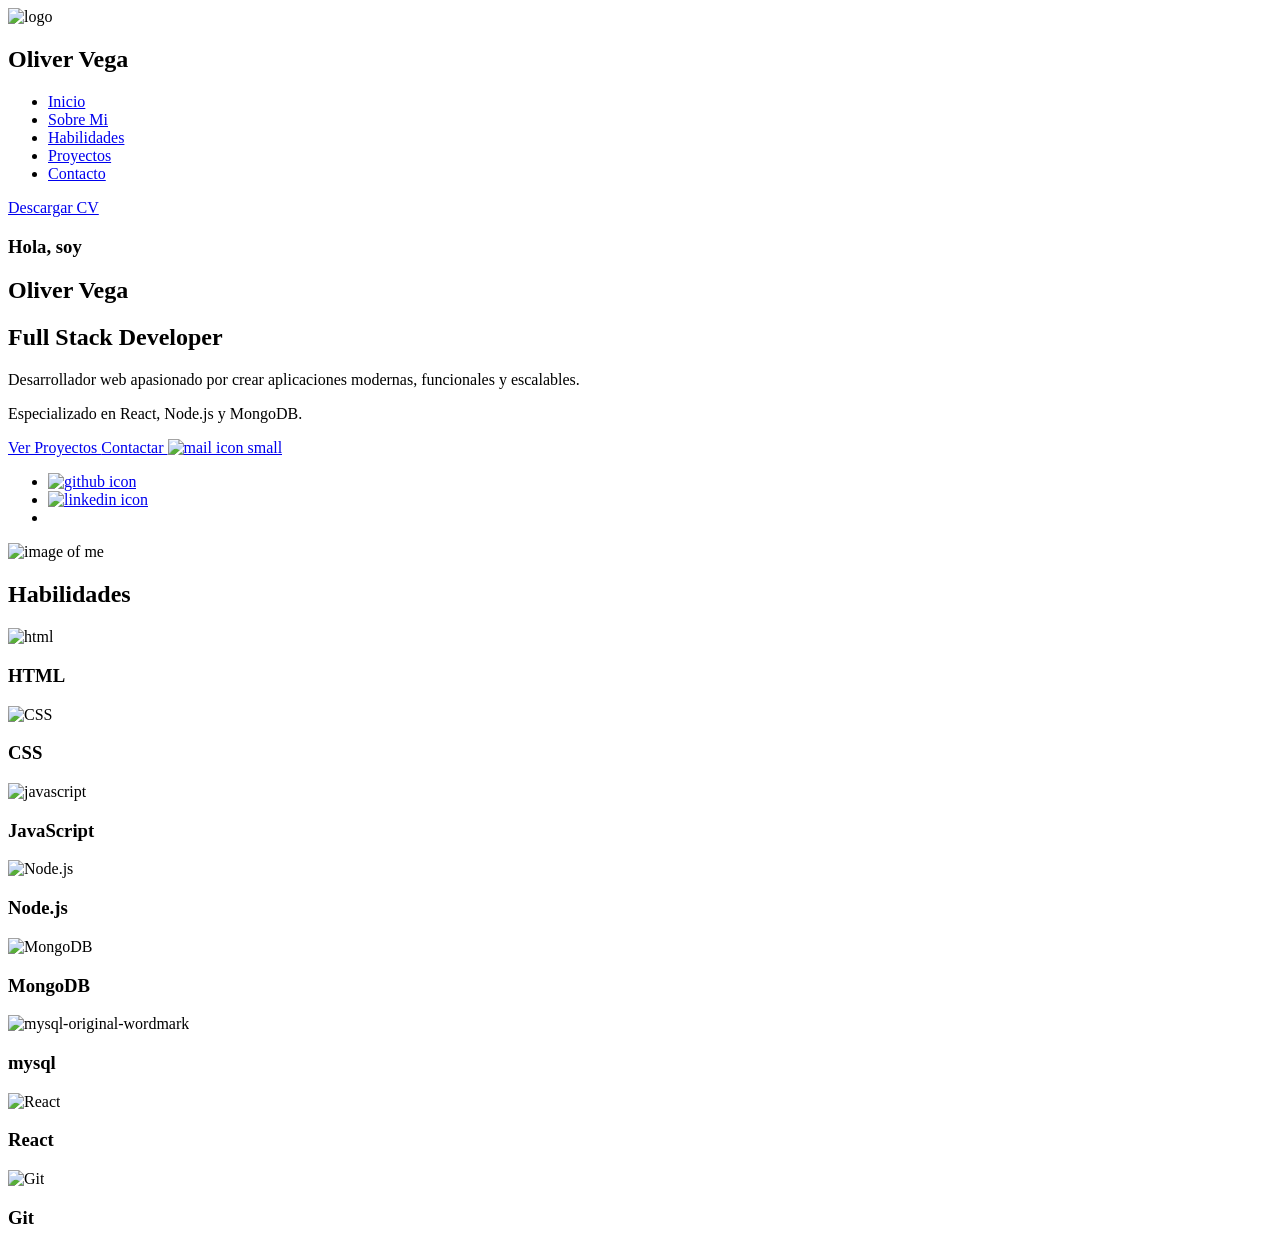
==== indext.html @ 339ef208 "creating HTML" ====
<!doctype html>
<html lang="en">
  <head>
    <meta charset="UTF-8" />
    <meta name="viewport" content="width=device-width, initial-scale=1.0" />
    <title>Document</title>
    <link rel="stylesheet" href="/style/style.css" />
  </head>
  <body>
    <header>
      <section class="header container">
        <div class="container-logo">
          <img src="images/logo.jpg" alt="logo" class="logo" />
          <h2>Oliver Vega</h2>
        </div>
        <nav class="nav-bar">
          <ul>
            <li>
              <a href="#">Inicio</a>
            </li>
            <li>
              <a href="#">Sobre Mi</a>
            </li>
            <li>
              <a href="#">Habilidades</a>
            </li>
            <li>
              <a href="#">Proyectos</a>
            </li>
            <li>
              <a href="#">Contacto</a>
            </li>
          </ul>
        </nav>
        <a href="#" class="button button-small">Descargar CV</a>
      </section>
    </header>
    <main>
      <section class="hero container">
        <div class="hero-content">
          <h3>Hola, soy</h3>
          <h1>Oliver Vega</h1>
          <h2>
            Full Stack
            <span>Developer</span>
          </h2>
          <p>
            Desarrollador web apasionado por crear aplicaciones modernas,
            funcionales y escalables.
          </p>
          <p>Especializado en React, Node.js y MongoDB.</p>
          <div class="hero-buttons">
            <a href="#proyects" class=" button button-primary"> Ver Proyectos </a>
            <a href="#contact" class="button"> Contactar 
              <img src="images/icons/mail2.svg" alt="mail icon small">
            </a>
          </div>
          <ul class="social-media">
            <li>
                <a href="#">
                    <img src="images/icons/github.svg" alt="github icon">
                </a>
            </li>
            <li>
                <a href="#">
                    <img src="images/icons/linkedin-original.svg" alt="linkedin icon">
                </a>
            </li>
            <li>
                <a href="#">
                    <img src="images/icons/mail.svg" alt="">
                </a>
            </li>
          </ul>
        </div>
        <div class="hero-image">
        <img src="images/formal.jpg" alt="image of me" />
        </div>
      </section>

      <section class="skills container">
  <h2>Habilidades</h2>

  <div class="skills-grid">

     <article class="skill-card">
      <img src="images/icons/html5-original.svg" alt="html">
      <h3>HTML</h3>
    </article>

    <article class="skill-card">
      <img src="images/icons/css3-original.svg" alt="CSS">
      <h3>CSS</h3>
    </article>

    <article class="skill-card">
      <img src="images/icons/javascript-original.svg" alt="javascript">
      <h3>JavaScript</h3>
    </article>

    <article class="skill-card">
      <img src="images/icons/nodejs-original.svg" alt="Node.js">
      <h3>Node.js</h3>
    </article>


    <article class="skill-card">
      <img src="images/icons/mongodb-original.svg" alt="MongoDB">
      <h3>MongoDB</h3>
    </article>

    <article class="skill-card">
      <img src="images/icons/mysql-original-wordmark.svg" alt="mysql-original-wordmark">
      <h3>mysql</h3>
    </article>

     <article class="skill-card">
      <img src="images/icons/react-original.svg" alt="React">
      <h3>React</h3>
    </article>

    <article class="skill-card">
      <img src="images/icons/git-plain.svg" alt="Git">
      <h3>Git</h3>
    </article>

  </div>

</section>

    </main>
  </body>
</html>
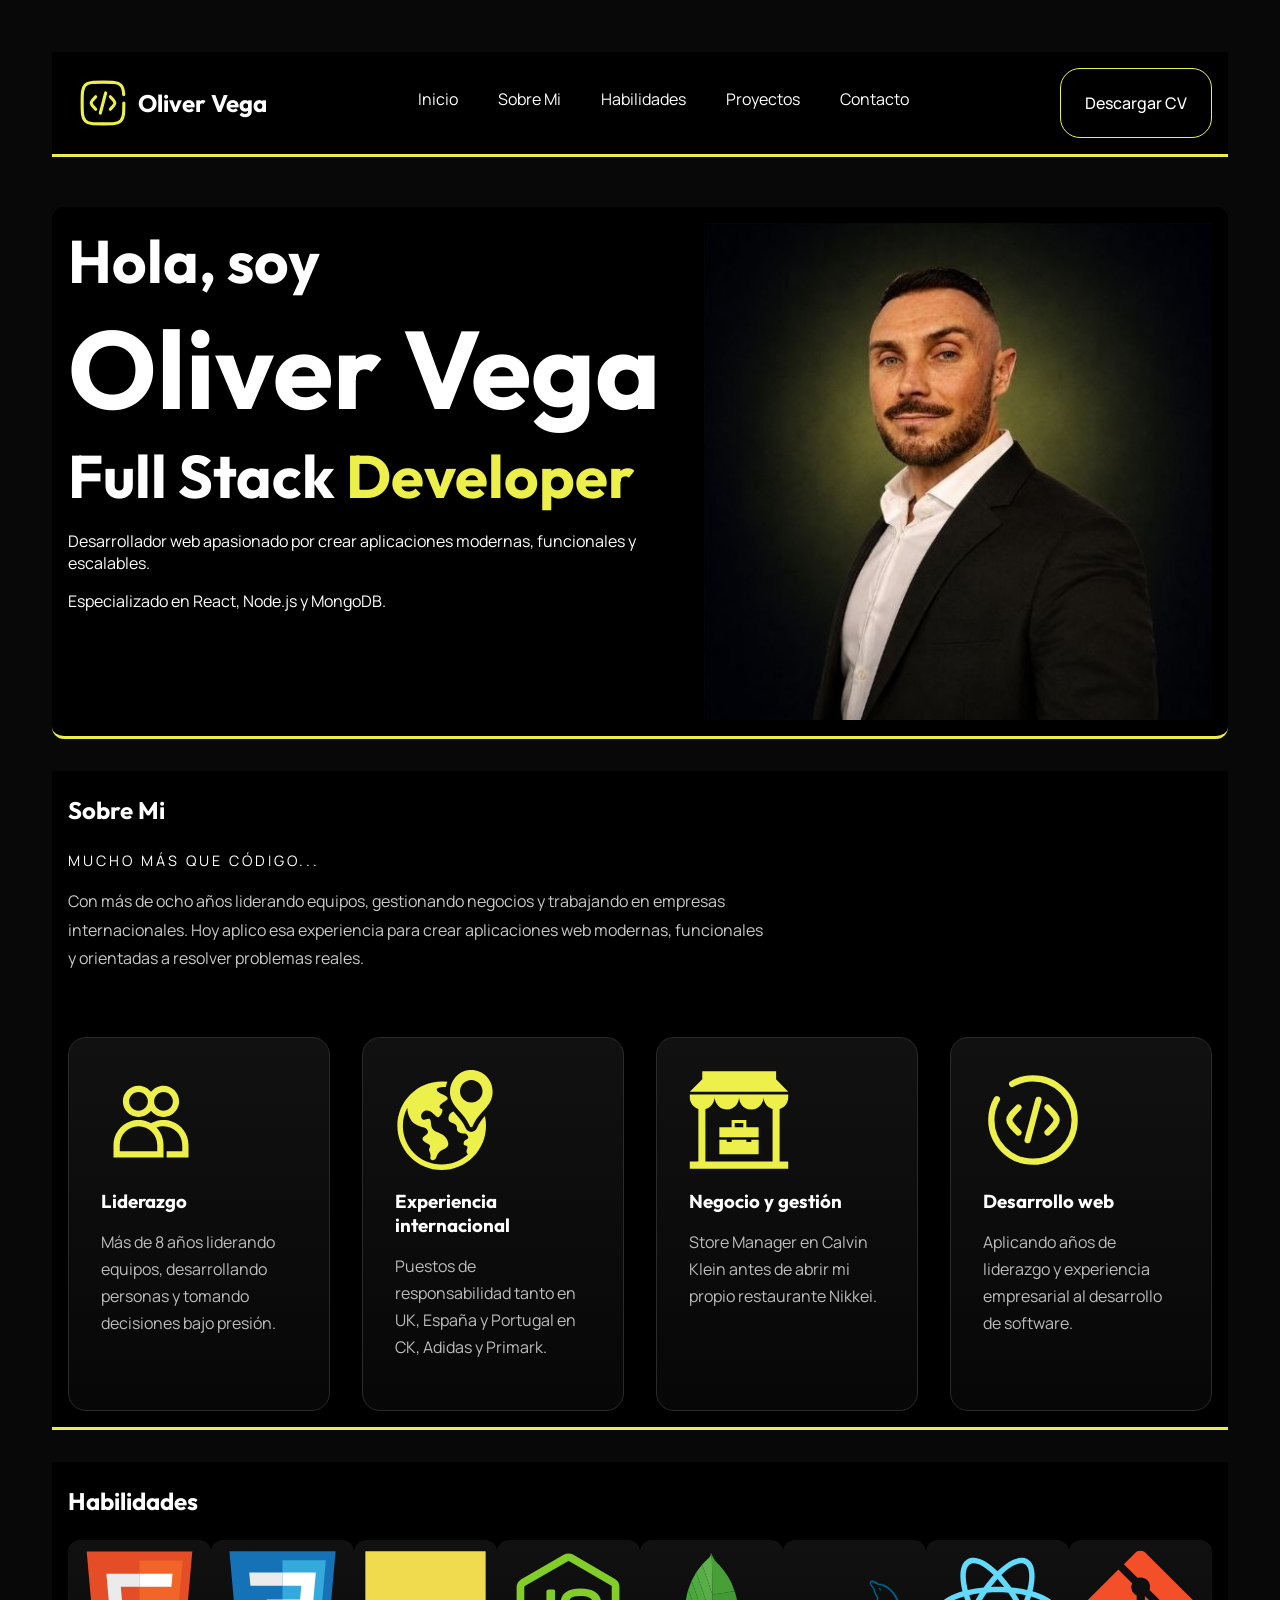
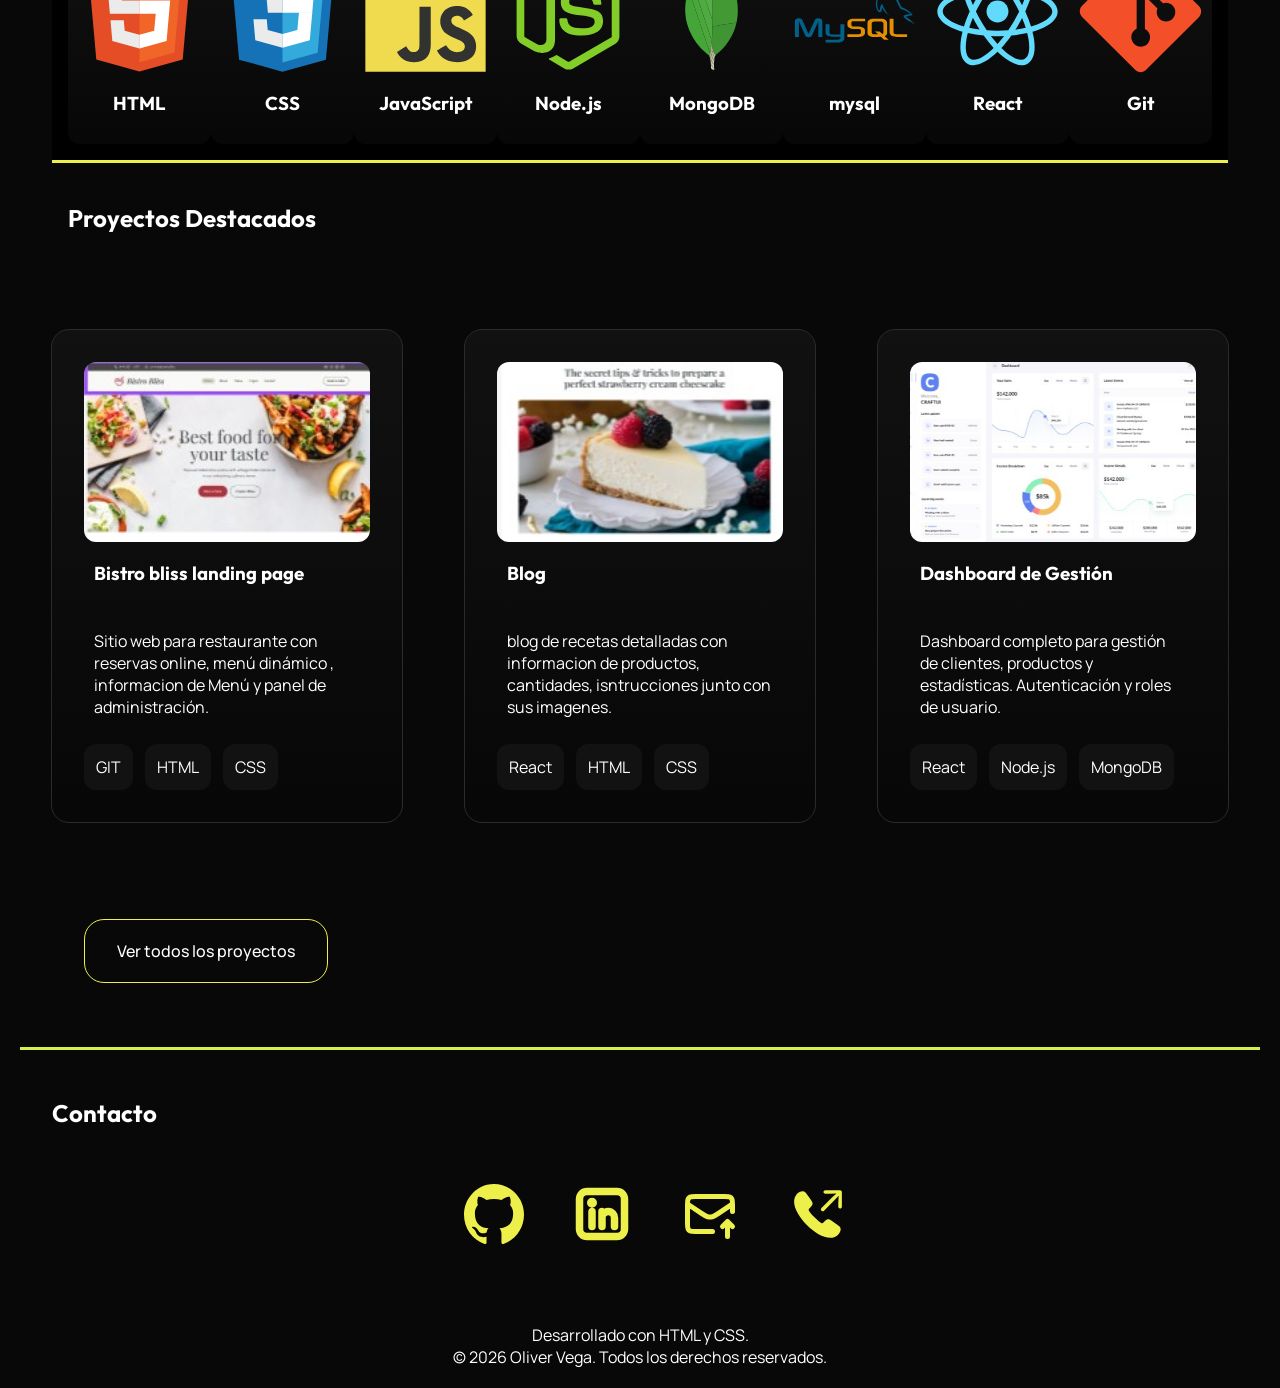
==== commit 02f99aaa: "Add about me, projects and footer sections, CSS variables and new images Co-Authored-By: Claude Opus" ====
--- a/indext.html
+++ b/indext.html
@@ -1,133 +1,307 @@
-<!doctype html>
-<html lang="en">
-  <head>
-    <meta charset="UTF-8" />
-    <meta name="viewport" content="width=device-width, initial-scale=1.0" />
-    <title>Document</title>
-    <link rel="stylesheet" href="/style/style.css" />
-  </head>
-  <body>
-    <header>
-      <section class="header container">
-        <div class="container-logo">
-          <img src="images/logo.jpg" alt="logo" class="logo" />
-          <h2>Oliver Vega</h2>
-        </div>
-        <nav class="nav-bar">
-          <ul>
-            <li>
-              <a href="#">Inicio</a>
-            </li>
-            <li>
-              <a href="#">Sobre Mi</a>
-            </li>
-            <li>
-              <a href="#">Habilidades</a>
-            </li>
-            <li>
-              <a href="#">Proyectos</a>
-            </li>
-            <li>
-              <a href="#">Contacto</a>
-            </li>
-          </ul>
-        </nav>
-        <a href="#" class="button button-small">Descargar CV</a>
-      </section>
-    </header>
-    <main>
-      <section class="hero container">
-        <div class="hero-content">
-          <h3>Hola, soy</h3>
-          <h1>Oliver Vega</h1>
-          <h2>
-            Full Stack
-            <span>Developer</span>
-          </h2>
-          <p>
-            Desarrollador web apasionado por crear aplicaciones modernas,
-            funcionales y escalables.
-          </p>
-          <p>Especializado en React, Node.js y MongoDB.</p>
-          <div class="hero-buttons">
-            <a href="#proyects" class=" button button-primary"> Ver Proyectos </a>
-            <a href="#contact" class="button"> Contactar 
-              <img src="images/icons/mail2.svg" alt="mail icon small">
-            </a>
-          </div>
-          <ul class="social-media">
-            <li>
-                <a href="#">
-                    <img src="images/icons/github.svg" alt="github icon">
-                </a>
-            </li>
-            <li>
-                <a href="#">
-                    <img src="images/icons/linkedin-original.svg" alt="linkedin icon">
-                </a>
-            </li>
-            <li>
-                <a href="#">
-                    <img src="images/icons/mail.svg" alt="">
-                </a>
-            </li>
-          </ul>
-        </div>
-        <div class="hero-image">
-        <img src="images/formal.jpg" alt="image of me" />
-        </div>
-      </section>
-
-      <section class="skills container">
-  <h2>Habilidades</h2>
-
-  <div class="skills-grid">
-
-     <article class="skill-card">
-      <img src="images/icons/html5-original.svg" alt="html">
-      <h3>HTML</h3>
-    </article>
-
-    <article class="skill-card">
-      <img src="images/icons/css3-original.svg" alt="CSS">
-      <h3>CSS</h3>
-    </article>
-
-    <article class="skill-card">
-      <img src="images/icons/javascript-original.svg" alt="javascript">
-      <h3>JavaScript</h3>
-    </article>
-
-    <article class="skill-card">
-      <img src="images/icons/nodejs-original.svg" alt="Node.js">
-      <h3>Node.js</h3>
-    </article>
-
-
-    <article class="skill-card">
-      <img src="images/icons/mongodb-original.svg" alt="MongoDB">
-      <h3>MongoDB</h3>
-    </article>
-
-    <article class="skill-card">
-      <img src="images/icons/mysql-original-wordmark.svg" alt="mysql-original-wordmark">
-      <h3>mysql</h3>
-    </article>
-
-     <article class="skill-card">
-      <img src="images/icons/react-original.svg" alt="React">
-      <h3>React</h3>
-    </article>
-
-    <article class="skill-card">
-      <img src="images/icons/git-plain.svg" alt="Git">
-      <h3>Git</h3>
-    </article>
-
-  </div>
-
-</section>
-
-    </main>
-  </body>
-</html>
+<!doctype html>
+<html lang="en">
+  <head>
+    <meta charset="UTF-8" />
+    <meta name="viewport" content="width=device-width, initial-scale=1.0" />
+    <title>Document</title>
+    <link rel="stylesheet" href="/style/style.css" />
+    <link rel="preconnect" href="https://fonts.googleapis.com" />
+    <link rel="preconnect" href="https://fonts.gstatic.com" crossorigin />
+    <link
+      href="https://fonts.googleapis.com/css2?family=DM+Sans:ital,opsz,wght@0,9..40,100..1000;1,9..40,100..1000&family=Outfit:wght@100..900&family=Playfair+Display:ital,wght@0,400..900;1,400..900&display=swap"
+      rel="stylesheet"
+    />
+    <link rel="preconnect" href="https://fonts.googleapis.com" />
+    <link rel="preconnect" href="https://fonts.gstatic.com" crossorigin />
+    <link
+      href="https://fonts.googleapis.com/css2?family=DM+Sans:ital,opsz,wght@0,9..40,100..1000;1,9..40,100..1000&family=Manrope:wght@200..800&family=Outfit:wght@100..900&family=Playfair+Display:ital,wght@0,400..900;1,400..900&display=swap"
+      rel="stylesheet"
+    />
+  </head>
+  <body>
+    <header>
+      <section class="header container">
+        <div class="container-logo">
+          <img
+            src="images/icons/code-square-svgrepo-com.svg"
+            alt="logo"
+            class="logo"
+          />
+          <h2>Oliver Vega</h2>
+        </div>
+        <nav class="nav-bar" id="nav-bar">
+          <ul>
+            <li>
+              <a href="#nav-bar">Inicio</a>
+            </li>
+            <li>
+              <a href="#about-me">Sobre Mi</a>
+            </li>
+            <li>
+              <a href="#skills">Habilidades</a>
+            </li>
+            <li>
+              <a href="#projects">Proyectos</a>
+            </li>
+            <li>
+              <a href="#contact">Contacto</a>
+            </li>
+          </ul>
+        </nav>
+        <a href="#" class="button button-small">Descargar CV</a>
+      </section>
+    </header>
+    <main>
+      <section class="hero container title">
+        <div class="hero-content">
+          <h2 class="secondary-title">Hola, soy</h2>
+          <h1>Oliver Vega</h1>
+          <h2 class="secondary-title">
+            Full Stack
+            <span>Developer</span>
+          </h2>
+          <p>
+            Desarrollador web apasionado por crear aplicaciones modernas,
+            funcionales y escalables.
+          </p>
+          <p>Especializado en React, Node.js y MongoDB.</p>
+  
+        </div>
+        <div class="hero-image">
+          <img src="images/formal.jpg" alt="image of me" />
+        </div>
+      </section>
+
+      <section class="about-me container title" id="about-me">
+        <h2 class="secondary-title">Sobre Mi</h2>
+        <span class="section-title">Mucho más que código...</span>
+        
+        <p class="section-text">
+          Con más de ocho años liderando equipos, gestionando negocios y trabajando
+          en empresas internacionales. Hoy aplico esa experiencia para crear
+          aplicaciones web modernas, funcionales y orientadas a resolver
+          problemas reales.
+        </p>
+
+        <div class="container-card">
+          <article class="card">
+            <div class="icon">
+              <img
+                src="images/icons/people-svgrepo-com (1).svg"
+                alt="people icon"
+                class="icon-card"
+              />
+            </div>
+            <h3>Liderazgo</h3>
+            <p>
+              Más de 8 años liderando equipos, desarrollando personas y tomando
+              decisiones bajo presión.
+            </p>
+          </article>
+
+          <article class="card">
+            <div class="icon">
+              <img
+                src="images/icons/international-delivery-svgrepo-com (1).svg"
+                alt="globe icon"
+                class="card-icon"   />
+            </div>
+            <h3>Experiencia internacional</h3>
+            <p>Puestos de responsabilidad tanto en UK, España y Portugal en CK, Adidas y Primark.</p>
+          </article>
+
+          <article class="card">
+            <div class="icon">
+              <img
+                src="images/icons/business-office-business-store-front-place-of-business-svgrepo-com.svg"
+                alt="hand bag icon"
+                class="icon-card"
+              />
+            </div>
+
+            <h3>Negocio y gestión</h3>
+
+            <p>
+              Store Manager en Calvin Klein antes de abrir mi propio restaurante
+              Nikkei.
+            </p>
+          </article>
+
+          <article class="card">
+            <div class="icon">
+              <img
+                src="images/icons/code-circle-svgrepo-com.svg"
+                alt="code icon"
+                class="icon-card"
+              />
+            </div>
+
+            <h3>Desarrollo web</h3>
+
+            <p>
+              Aplicando años de liderazgo y experiencia empresarial al
+              desarrollo de software.
+            </p>
+          </article>
+        </div>
+      </section>
+
+      <section class="skills container title" id="skills">
+        <span>
+        <h2 class="secondary-title">Habilidades</h2>
+      </span>
+        
+        <div class="skills-grid">
+          <article class="skill-card">
+            <img src="images/icons/html5-original.svg" alt="html" />
+            <h3>HTML</h3>
+          </article>
+
+          <article class="skill-card">
+            <img src="images/icons/css3-original.svg" alt="CSS" />
+            <h3>CSS</h3>
+          </article>
+
+          <article class="skill-card">
+            <img src="images/icons/javascript-original.svg" alt="javascript" />
+            <h3>JavaScript</h3>
+          </article>
+
+          <article class="skill-card">
+            <img src="images/icons/nodejs-original.svg" alt="Node.js" />
+            <h3>Node.js</h3>
+          </article>
+
+          <article class="skill-card">
+            <img src="images/icons/mongodb-original.svg" alt="MongoDB" />
+            <h3>MongoDB</h3>
+          </article>
+
+          <article class="skill-card">
+            <img
+              src="images/icons/mysql-original-wordmark.svg"
+              alt="mysql-original-wordmark"
+            />
+            <h3>mysql</h3>
+          </article>
+
+          <article class="skill-card">
+            <img src="images/icons/react-original.svg" alt="React" />
+            <h3>React</h3>
+          </article>
+
+          <article class="skill-card">
+            <img src="images/icons/git-plain.svg" alt="Git" />
+            <h3>Git</h3>
+          </article>
+        </div>
+      </section>
+
+      <section class="projects title" id="projects">
+        <span>
+          <h2 class="secondary-title">Proyectos Destacados</h2>
+        </span>
+          <ul class="cards">
+            <li>
+              <article class="project-card">
+                <img
+                  src="images/landing-bistro.jpg"
+                  alt="landing page bistro bliss restaurant image"
+                />
+                <h3>Bistro bliss landing page</h3>
+                <p>
+                  Sitio web para restaurante con reservas online, menú dinámico
+                  , informacion de Menú y panel de administración.
+                </p>
+                <ul class="technologies">
+                  <li>GIT</li>
+                  <li>HTML</li>
+                  <li>CSS</li>
+                </ul>
+              </article>
+            </li>
+
+            <li>
+              <article class="project-card">
+                <img src="images/recipe-image.jpg" alt="recipe from the blog" />
+
+                <h3>Blog</h3>
+                <p>
+                  blog de recetas detalladas con informacion de productos,
+                  cantidades, isntrucciones junto con sus imagenes.
+                </p>
+                <ul class="technologies">
+                  <li>React</li>
+                  <li>HTML</li>
+                  <li>CSS</li>
+                </ul>
+              </article>
+            </li>
+
+            <li>
+              <article class="project-card">
+                <img
+                  src="images/dashboard-image.jpg"
+                  alt="Dashboard de Gestión"
+                />
+                <h3>Dashboard de Gestión</h3>
+                <p>
+                  Dashboard completo para gestión de clientes, productos y
+                  estadísticas. Autenticación y roles de usuario.
+                </p>
+
+                <ul class="technologies">
+                  <li>React</li>
+                  <li>Node.js</li>
+                  <li>MongoDB</li>
+                </ul>
+              </article>
+            </li>
+          </ul>
+        </div>
+        <a href="#" class="button ver-proyectos">Ver todos los proyectos</a>
+      </section>
+    </main>
+    
+    <footer class="footer">
+      <section class="contact title" id="contact">
+        <span>
+        <h2 class="secondary-title">Contacto</h2>
+        </span>
+        <div class="social-media">
+        <ul>
+            <li>
+              <a href="https://github.com/Oliver-VO" target="blank">
+                <img src="images/icons/github-142-svgrepo-com.svg" alt="github icon" />
+              </a>
+            </li>
+            <li>
+              <a  href="https://www.linkedin.com/in/oliver-vega-ortega/" target="blank">
+                <img
+                  src="images/icons/linkedin-svgrepo-com.svg"
+                  alt="linkedin icon image"
+                />
+              </a>
+            </li>
+            <li>
+              <a href="mailto:oliver_v.o@hotmail.com">
+                <img src="images/icons/mail-arrow-up-svgrepo-com.svg" alt="mail icon image" />
+              </a>
+            </li>
+            <li>
+              <a href="tel:+34605377682">
+                <img src="images/icons/phone-fill-arrow-up-right-svgrepo-com.svg" alt="phone icon image" />
+              </a>
+            </li>
+          </ul>
+          </div>
+      </section>
+      <section class="copyright">
+         
+            <p>Desarrollado con HTML y CSS.</p>
+            <p>© 2026 Oliver Vega. Todos los derechos reservados.</p>
+        
+      </section>
+    </footer>
+  </body>
+</html>
--- a/style/style.css
+++ b/style/style.css
@@ -0,0 +1,10 @@
+@import url(00-generic/reset.css);
+@import url(00-generic/variables.css);
+@import url(00-generic/container.css);
+@import url(01-elements/header.css);
+@import url(01-elements/hero.css);
+@import url(01-elements/skills.css);
+@import url(01-elements/projects.css);
+@import url(01-elements/about-me.css);
+@import url(01-elements/footer.css);
+@import url(02-components/buttons.css);
